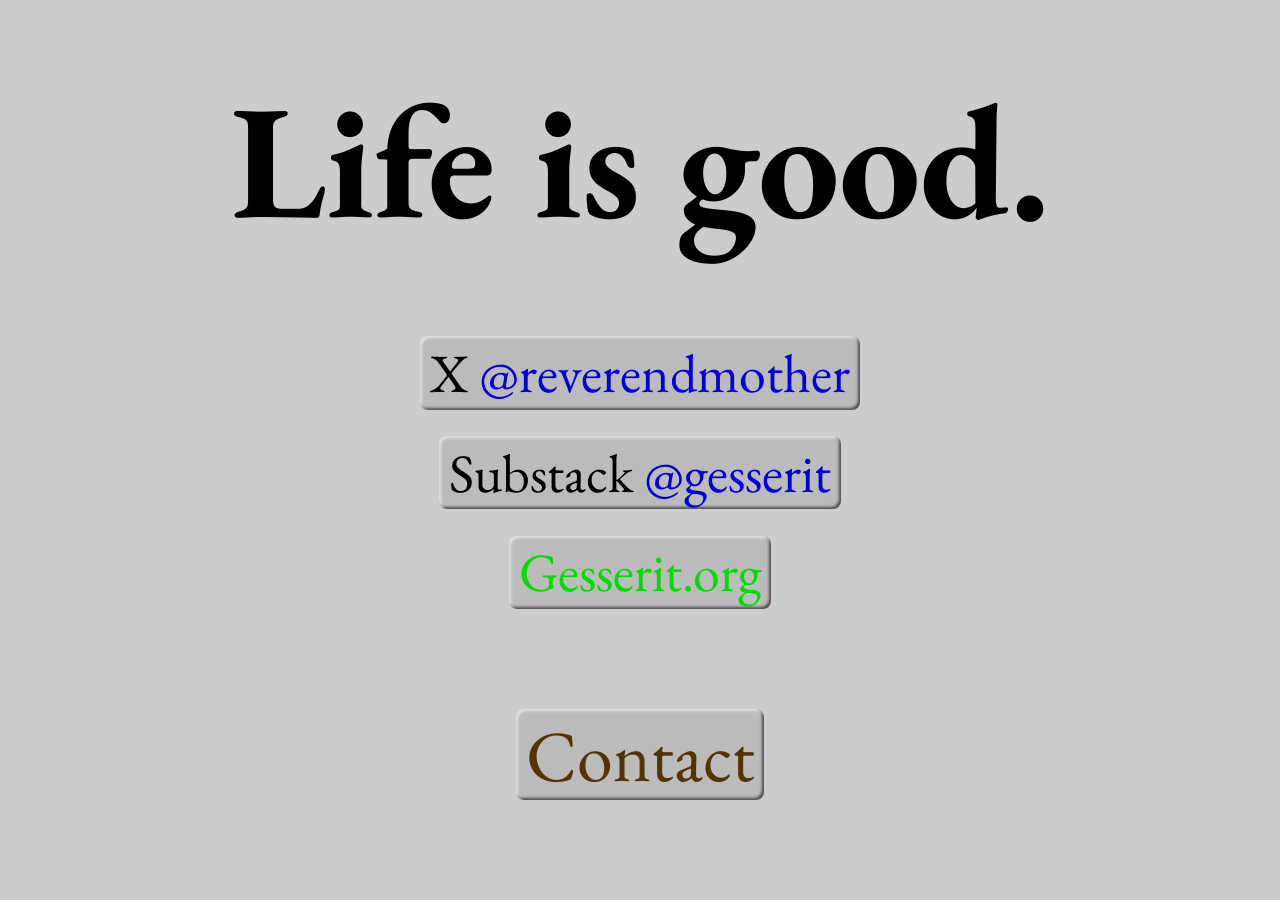
==== buttons.html @ 57d8e3d8 "first huge batch of edits / init" ====
<!DOCTYPE html>
<html>
    <head>
        <title>Lillian Tara</title>
        <meta charset="UTF-8">
        <meta name="viewport" content="width=device-width, initial-scale=1">
        <link rel="stylesheet" href="/css/default.css">
        <link rel="preconnect" href="https://fonts.googleapis.com">
<link rel="preconnect" href="https://fonts.gstatic.com" crossorigin>
<link href="https://fonts.googleapis.com/css2?family=EB+Garamond:ital,wght@0,400..800;1,400..800&display=swap" rel="stylesheet">
    </head>
    <body>
        <h1>
            Life is good.
        </h1>

        <h2>
            <button class = "styled" onclick = "window.location.href = 'https://x.com/@reverendmother'">
                X 
                <span class = "handle">@reverendmother</span>
            </button>
                <br>
            <button class = "styled" onclick = "window.location.href = 'https://substack.com/@gesserit'">
                Substack 
                <span class = "handle">@gesserit</span>
            </button>
                <br>
            <button class = "styled" onclick = "window.location.href = 'https://gesserit.org'">
                <span class = "site">Gesserit.org</span>
            </button>
        </h2>

        <h3>
            <button class = "styled" onclick = "window.location.href = 'mailto:lillian@gesserit.org'">
                <span class = "contact button">
                    Contact
                </span>
            </button>
        </h3>
    </body>
</html>
---- css/default.css ----
/* base */

:root {
    /*
    color-scheme: light dark;
    --background-color: light-dark(#d0d0d0, #404040);
    */
    --background-color: #ccc;
}

body {
    font-family: "EB Garamond", serif;
    background-color: var(--background-color);
    margin-left: 16.6vw;
    margin-right: 16.6vw;
    text-align: center;
}

/* core */

h1 {
    margin-top: 6vh;
    font-size: 18vh;
    margin-bottom: 0;
}

h2 {
    margin-top: 6vh;
    font-size: 8vh;
    margin-bottom: 0vh;
}

h3 {
    margin-top: 6vh;
    font-size: 12vh;
    margin-bottom: 6vh;
}

a {
    color: inherit;
    text-decoration: none;
}

/* classes */

.handle {
    color: #00d;
}

.site {
    color: #0d0;
}

.contact {
    color: #530;
}

.button {
    font-size: 8vh;
}

/* buttons */

.styled {
  border: 0px;
  line-height: 1;
  font-size: 6vh;
  padding: 0.75vw 0.75vw;
  margin-bottom: 1vh;
  font-family: inherit;
  text-align: center;
  color: inherit;
  border-radius: 8px;
  background-color: #bbb;
  box-shadow:
    inset 2px 2px 3px rgb(255 255 255 / 0.6),
    inset -2px -2px 3px rgb(0 0 0 / 0.6);
}

.styled:hover {
  background-color: #aaa;
}

.styled:active {
  box-shadow:
    inset -2px -2px 3px rgb(255 255 255 / 0.6),
    inset 2px 2px 3px rgb(0 0 0 / 0.6);
}
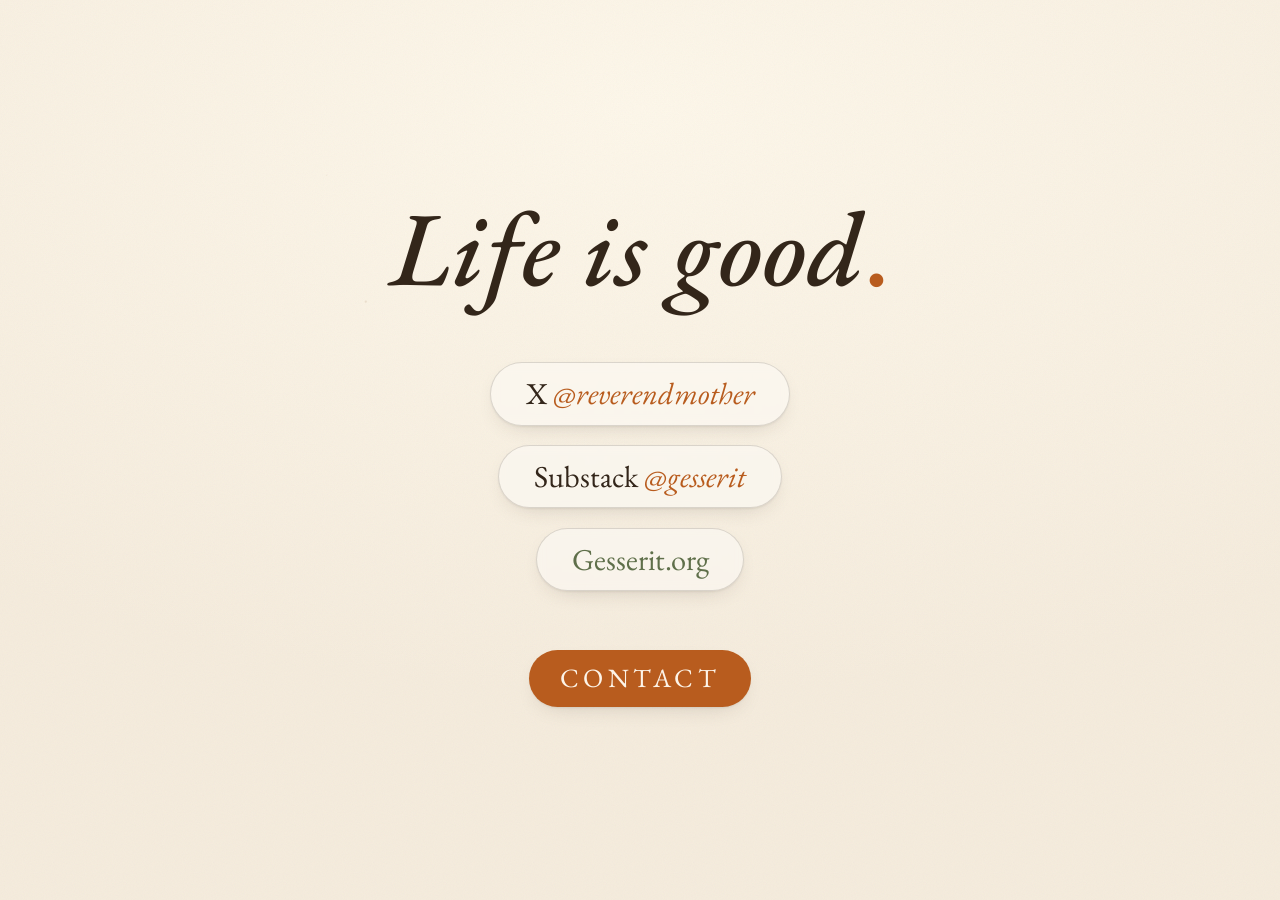
==== commit 442f943b: "pretty visuals" ====
--- a/buttons.html
+++ b/buttons.html
@@ -1,41 +1,39 @@
 <!DOCTYPE html>
-<html>
+<html lang="en">
     <head>
         <title>Lillian Tara</title>
         <meta charset="UTF-8">
         <meta name="viewport" content="width=device-width, initial-scale=1">
-        <link rel="stylesheet" href="/css/default.css">
+        <meta name="description" content="Lillian Tara — Life is good.">
+        <meta name="theme-color" media="(prefers-color-scheme: light)" content="#f5ecdd">
+        <meta name="theme-color" media="(prefers-color-scheme: dark)" content="#171009">
+        <link rel="icon" href="data:image/svg+xml,%3Csvg xmlns='http://www.w3.org/2000/svg' viewBox='0 0 64 64'%3E%3Ccircle cx='30' cy='34' r='13' fill='%23c96b2a'/%3E%3Ccircle cx='47' cy='15' r='5' fill='%23d98e4a'/%3E%3Ccircle cx='13' cy='49' r='4' fill='%23a34d1e'/%3E%3C/svg%3E">
         <link rel="preconnect" href="https://fonts.googleapis.com">
-<link rel="preconnect" href="https://fonts.gstatic.com" crossorigin>
-<link href="https://fonts.googleapis.com/css2?family=EB+Garamond:ital,wght@0,400..800;1,400..800&display=swap" rel="stylesheet">
+        <link rel="preconnect" href="https://fonts.gstatic.com" crossorigin>
+        <link href="https://fonts.googleapis.com/css2?family=EB+Garamond:ital,wght@0,400..800;1,400..800&display=swap" rel="stylesheet">
+        <link rel="stylesheet" href="css/default.css">
     </head>
     <body>
-        <h1>
-            Life is good.
-        </h1>
+        <canvas id="spice" aria-hidden="true"></canvas>
 
-        <h2>
-            <button class = "styled" onclick = "window.location.href = 'https://x.com/@reverendmother'">
-                X 
-                <span class = "handle">@reverendmother</span>
-            </button>
-                <br>
-            <button class = "styled" onclick = "window.location.href = 'https://substack.com/@gesserit'">
-                Substack 
-                <span class = "handle">@gesserit</span>
-            </button>
-                <br>
-            <button class = "styled" onclick = "window.location.href = 'https://gesserit.org'">
-                <span class = "site">Gesserit.org</span>
-            </button>
-        </h2>
+        <main>
+            <h1>Life is good<span class="period">.</span></h1>
 
-        <h3>
-            <button class = "styled" onclick = "window.location.href = 'mailto:lillian@gesserit.org'">
-                <span class = "contact button">
-                    Contact
-                </span>
-            </button>
-        </h3>
+            <nav class="links links--buttons" aria-label="Elsewhere">
+                <a class="btn" href="https://x.com/reverendmother">
+                    X <span class="handle">@reverendmother</span>
+                </a>
+                <a class="btn" href="https://substack.com/@gesserit">
+                    Substack <span class="handle">@gesserit</span>
+                </a>
+                <a class="btn" href="https://gesserit.org">
+                    <span class="site">Gesserit.org</span>
+                </a>
+            </nav>
+
+            <a class="btn btn--contact contact" href="mailto:lillian@gesserit.org">Contact</a>
+        </main>
+
+        <script src="js/spice.js" defer></script>
     </body>
-</html>+</html>
--- a/css/default.css
+++ b/css/default.css
@@ -1,88 +1,270 @@
-/* base */
+/* ============================================================
+   lilliantara.com — shared styles
+   Warm sand by day, desert night by dark. Cinnamon accents.
+   ============================================================ */
 
 :root {
-    /*
-    color-scheme: light dark;
-    --background-color: light-dark(#d0d0d0, #404040);
-    */
-    --background-color: #ccc;
-}
+  color-scheme: light dark;
+
+  --bg: #f5ecdd;
+  --bg-glow: #fdf7ea;
+  --ink: #33261a;
+  --ink-soft: #6f5b47;
+  --cinnamon: #b85c1e;
+  --cinnamon-bright: #d3752f;
+  --sage: #5f6f4a;
+  --line: rgba(51, 38, 26, 0.16);
+  --btn-bg: rgba(255, 255, 255, 0.40);
+  --btn-bg-hover: rgba(255, 255, 255, 0.72);
+  --btn-shadow:
+    0 1px 2px rgba(51, 38, 26, 0.07),
+    0 8px 24px -14px rgba(51, 38, 26, 0.30);
+  --contact-ink: #fdf4e8;
+  --grain-opacity: 0.05;
+}
+
+@media (prefers-color-scheme: dark) {
+  :root {
+    --bg: #171009;
+    --bg-glow: #261809;
+    --ink: #ecdfc9;
+    --ink-soft: #a8917a;
+    --cinnamon: #e08a41;
+    --cinnamon-bright: #f2a45c;
+    --sage: #a3b784;
+    --line: rgba(236, 223, 201, 0.18);
+    --btn-bg: rgba(255, 255, 255, 0.045);
+    --btn-bg-hover: rgba(255, 255, 255, 0.10);
+    --btn-shadow:
+      0 1px 2px rgba(0, 0, 0, 0.40),
+      0 12px 32px -14px rgba(0, 0, 0, 0.65);
+    --contact-ink: #1d1207;
+    --grain-opacity: 0.06;
+  }
+}
+
+/* ---------- base ---------- */
+
+* { box-sizing: border-box; }
+
+html, body { margin: 0; }
 
 body {
-    font-family: "EB Garamond", serif;
-    background-color: var(--background-color);
-    margin-left: 16.6vw;
-    margin-right: 16.6vw;
-    text-align: center;
-}
-
-/* core */
+  font-family: "EB Garamond", Garamond, Georgia, serif;
+  color: var(--ink);
+  background-color: var(--bg);
+  background-image: radial-gradient(120% 90% at 50% 12%, var(--bg-glow), var(--bg) 72%);
+  background-attachment: fixed;
+  min-height: 100svh;
+  text-align: center;
+  overflow-x: hidden;
+  -webkit-font-smoothing: antialiased;
+}
+
+/* faint paper / dune grain */
+body::before {
+  content: "";
+  position: fixed;
+  inset: 0;
+  z-index: 1;
+  pointer-events: none;
+  opacity: var(--grain-opacity);
+  background-image: url("data:image/svg+xml,%3Csvg xmlns='http://www.w3.org/2000/svg' width='160' height='160'%3E%3Cfilter id='n'%3E%3CfeTurbulence type='fractalNoise' baseFrequency='0.9' numOctaves='2'/%3E%3C/filter%3E%3Crect width='100%25' height='100%25' filter='url(%23n)'/%3E%3C/svg%3E");
+}
+
+::selection {
+  background: color-mix(in srgb, var(--cinnamon) 30%, transparent);
+}
+
+/* the spice canvas rides above everything, but never blocks a click */
+#spice {
+  position: fixed;
+  inset: 0;
+  width: 100%;
+  height: 100%;
+  z-index: 3;
+  pointer-events: none;
+}
+
+main {
+  position: relative;
+  z-index: 2;
+  min-height: 100svh;
+  display: flex;
+  flex-direction: column;
+  align-items: center;
+  justify-content: center;
+  gap: clamp(2.4rem, 6.5vh, 4.2rem);
+  padding: clamp(2rem, 6vh, 4rem) 1.25rem;
+}
+
+/* ---------- core ---------- */
 
 h1 {
-    margin-top: 6vh;
-    font-size: 18vh;
-    margin-bottom: 0;
-}
-
-h2 {
-    margin-top: 6vh;
-    font-size: 8vh;
-    margin-bottom: 0vh;
-}
-
-h3 {
-    margin-top: 6vh;
-    font-size: 12vh;
-    margin-bottom: 6vh;
+  margin: 0;
+  font-size: clamp(3.2rem, 10vw, 6.6rem);
+  font-weight: 500;
+  font-style: italic;
+  letter-spacing: 0.01em;
+  line-height: 1.05;
+  text-wrap: balance;
+}
+
+/* the full stop is a mote of spice */
+h1 .period {
+  color: var(--cinnamon);
+  font-style: normal;
+  display: inline-block;
+  animation: breathe 5.5s ease-in-out 2.4s infinite;
+}
+
+@keyframes breathe {
+  0%, 100% { opacity: 1; }
+  50%      { opacity: 0.5; }
+}
+
+.links {
+  display: flex;
+  flex-direction: column;
+  align-items: center;
+  gap: clamp(0.9rem, 2.2vh, 1.5rem);
+  font-size: clamp(1.5rem, 3.4vw, 2.15rem);
+  line-height: 1.25;
 }
 
 a {
-    color: inherit;
-    text-decoration: none;
-}
-
-/* classes */
+  color: inherit;
+  text-decoration: none;
+}
+
+a:focus-visible {
+  outline: 2px solid var(--cinnamon);
+  outline-offset: 4px;
+  border-radius: 6px;
+}
 
 .handle {
-    color: #00d;
+  color: var(--cinnamon);
+  font-style: italic;
+  transition: color 0.3s ease, text-shadow 0.3s ease;
 }
 
 .site {
-    color: #0d0;
+  color: var(--sage);
+  transition: color 0.3s ease;
+}
+
+a:hover .handle {
+  color: var(--cinnamon-bright);
+  text-shadow: 0 0 18px rgba(224, 138, 65, 0.35);
+}
+
+a:hover .site {
+  text-shadow: 0 0 18px rgba(140, 165, 110, 0.30);
+}
+
+/* ---------- plain-link variant ---------- */
+
+.links a:not(.btn) {
+  padding: 0.05em 0.15em;
+  background-image: linear-gradient(var(--cinnamon), var(--cinnamon));
+  background-repeat: no-repeat;
+  background-size: 0% 1.5px;
+  background-position: 50% calc(100% - 0.06em);
+  transition: background-size 0.45s cubic-bezier(0.2, 0.7, 0.3, 1);
+}
+
+.links a:not(.btn):hover {
+  background-size: 100% 1.5px;
 }
 
 .contact {
-    color: #530;
-}
-
-.button {
-    font-size: 8vh;
-}
-
-/* buttons */
-
-.styled {
-  border: 0px;
-  line-height: 1;
-  font-size: 6vh;
-  padding: 0.75vw 0.75vw;
-  margin-bottom: 1vh;
-  font-family: inherit;
-  text-align: center;
-  color: inherit;
-  border-radius: 8px;
-  background-color: #bbb;
-  box-shadow:
-    inset 2px 2px 3px rgb(255 255 255 / 0.6),
-    inset -2px -2px 3px rgb(0 0 0 / 0.6);
-}
-
-.styled:hover {
-  background-color: #aaa;
-}
-
-.styled:active {
-  box-shadow:
-    inset -2px -2px 3px rgb(255 255 255 / 0.6),
-    inset 2px 2px 3px rgb(0 0 0 / 0.6);
-}
+  font-size: clamp(1.3rem, 2.8vw, 1.65rem);
+  letter-spacing: 0.16em;
+  text-transform: uppercase;
+  color: var(--cinnamon);
+  transition: color 0.3s ease, letter-spacing 0.45s cubic-bezier(0.2, 0.7, 0.3, 1);
+}
+
+a.contact:not(.btn):hover {
+  color: var(--cinnamon-bright);
+  letter-spacing: 0.22em;
+}
+
+/* ---------- button variant ---------- */
+
+.links--buttons {
+  font-size: clamp(1.35rem, 3vw, 1.9rem);
+}
+
+.btn {
+  display: inline-block;
+  padding: 0.34em 1.15em 0.42em;
+  border: 1px solid var(--line);
+  border-radius: 999px;
+  background: var(--btn-bg);
+  box-shadow: var(--btn-shadow);
+  backdrop-filter: blur(4px);
+  -webkit-backdrop-filter: blur(4px);
+  transition:
+    transform 0.35s cubic-bezier(0.2, 0.7, 0.3, 1),
+    background 0.3s ease,
+    border-color 0.3s ease,
+    box-shadow 0.35s ease;
+}
+
+.btn:hover {
+  transform: translateY(-2px);
+  background: var(--btn-bg-hover);
+  border-color: color-mix(in srgb, var(--cinnamon) 45%, transparent);
+}
+
+.btn:active {
+  transform: translateY(0) scale(0.985);
+  transition-duration: 0.1s;
+}
+
+.btn--contact {
+  background: var(--cinnamon);
+  border-color: transparent;
+  color: var(--contact-ink);
+}
+
+.btn--contact:hover {
+  background: var(--cinnamon-bright);
+  border-color: transparent;
+}
+
+/* ---------- entrance ---------- */
+
+@keyframes rise {
+  from {
+    opacity: 0;
+    transform: translateY(16px);
+  }
+}
+
+h1,
+.links a,
+.contact {
+  animation: rise 0.95s cubic-bezier(0.2, 0.7, 0.3, 1) both;
+}
+
+h1 { animation-delay: 0.1s; }
+.links a:nth-child(1) { animation-delay: 0.32s; }
+.links a:nth-child(2) { animation-delay: 0.44s; }
+.links a:nth-child(3) { animation-delay: 0.56s; }
+.contact { animation-delay: 0.72s; }
+
+/* ---------- reduced motion ---------- */
+
+@media (prefers-reduced-motion: reduce) {
+  *,
+  *::before,
+  *::after {
+    animation-duration: 0.001s !important;
+    animation-delay: 0s !important;
+    animation-iteration-count: 1 !important;
+    transition: none !important;
+  }
+}
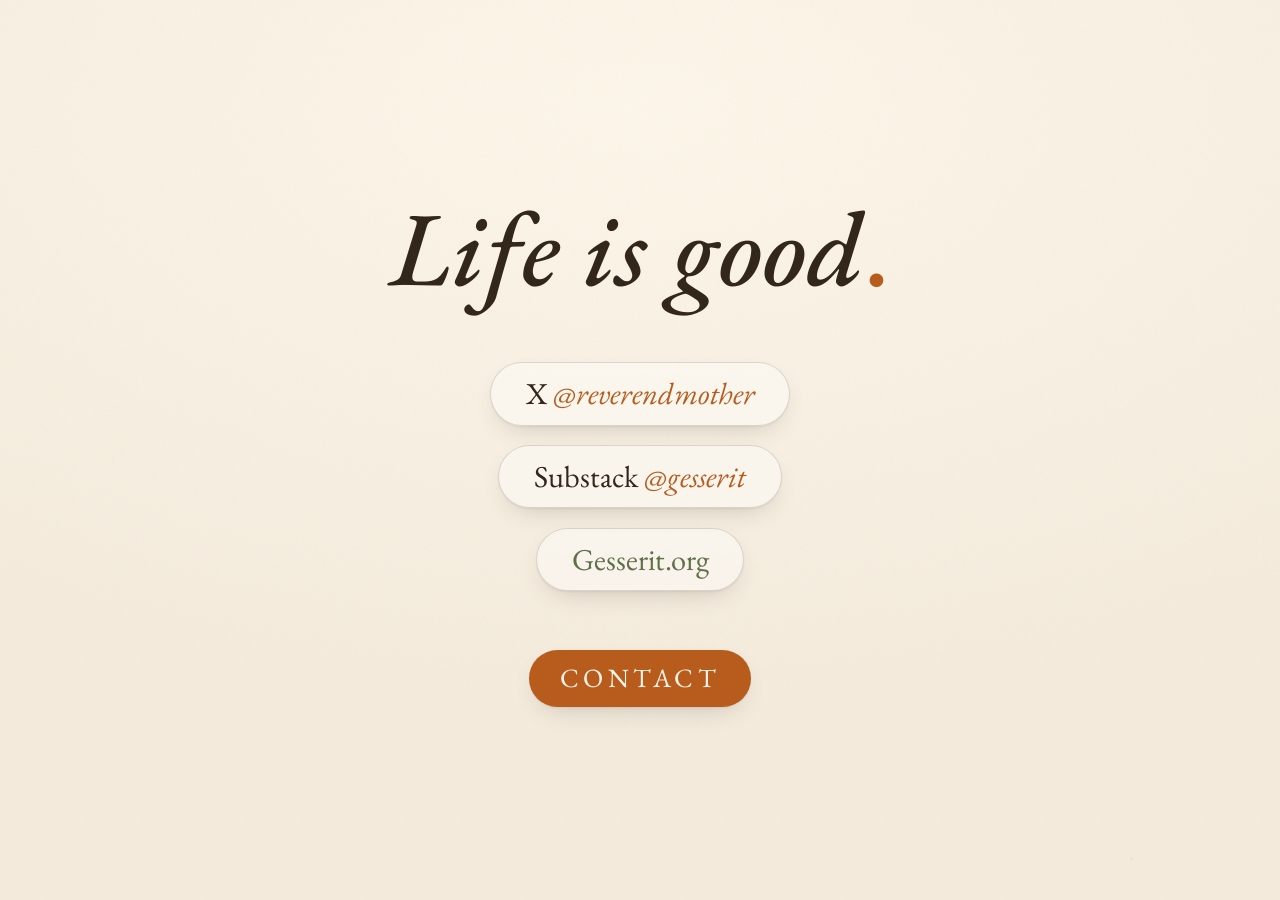
==== commit 426b7f0a: "add demo page, fix underline 2x ways" ====
--- a/buttons.html
+++ b/buttons.html
@@ -7,6 +7,7 @@
         <meta name="description" content="Lillian Tara — Life is good.">
         <meta name="theme-color" media="(prefers-color-scheme: light)" content="#f5ecdd">
         <meta name="theme-color" media="(prefers-color-scheme: dark)" content="#171009">
+        <script>try{var t=localStorage.getItem("lt-theme");if(t)document.documentElement.dataset.theme=t}catch(e){}</script>
         <link rel="icon" href="data:image/svg+xml,%3Csvg xmlns='http://www.w3.org/2000/svg' viewBox='0 0 64 64'%3E%3Ccircle cx='30' cy='34' r='13' fill='%23c96b2a'/%3E%3Ccircle cx='47' cy='15' r='5' fill='%23d98e4a'/%3E%3Ccircle cx='13' cy='49' r='4' fill='%23a34d1e'/%3E%3C/svg%3E">
         <link rel="preconnect" href="https://fonts.googleapis.com">
         <link rel="preconnect" href="https://fonts.gstatic.com" crossorigin>
--- a/css/default.css
+++ b/css/default.css
@@ -3,45 +3,32 @@
    Warm sand by day, desert night by dark. Cinnamon accents.
    ============================================================ */
 
+/* One palette, both themes. light-dark() resolves against the used
+   color-scheme, so forcing that scheme below is all a theme switch needs —
+   no second copy of the palette to keep in sync. */
 :root {
   color-scheme: light dark;
 
-  --bg: #f5ecdd;
-  --bg-glow: #fdf7ea;
-  --ink: #33261a;
-  --ink-soft: #6f5b47;
-  --cinnamon: #b85c1e;
-  --cinnamon-bright: #d3752f;
-  --sage: #5f6f4a;
-  --line: rgba(51, 38, 26, 0.16);
-  --btn-bg: rgba(255, 255, 255, 0.40);
-  --btn-bg-hover: rgba(255, 255, 255, 0.72);
+  --bg: light-dark(#f5ecdd, #171009);
+  --bg-glow: light-dark(#fdf7ea, #261809);
+  --ink: light-dark(#33261a, #ecdfc9);
+  --ink-soft: light-dark(#6f5b47, #a8917a);
+  --cinnamon: light-dark(#b85c1e, #e08a41);
+  --cinnamon-bright: light-dark(#d3752f, #f2a45c);
+  --sage: light-dark(#5f6f4a, #a3b784);
+  --line: light-dark(rgba(51, 38, 26, 0.16), rgba(236, 223, 201, 0.18));
+  --btn-bg: light-dark(rgba(255, 255, 255, 0.40), rgba(255, 255, 255, 0.045));
+  --btn-bg-hover: light-dark(rgba(255, 255, 255, 0.72), rgba(255, 255, 255, 0.10));
   --btn-shadow:
-    0 1px 2px rgba(51, 38, 26, 0.07),
-    0 8px 24px -14px rgba(51, 38, 26, 0.30);
-  --contact-ink: #fdf4e8;
-  --grain-opacity: 0.05;
-}
-
-@media (prefers-color-scheme: dark) {
-  :root {
-    --bg: #171009;
-    --bg-glow: #261809;
-    --ink: #ecdfc9;
-    --ink-soft: #a8917a;
-    --cinnamon: #e08a41;
-    --cinnamon-bright: #f2a45c;
-    --sage: #a3b784;
-    --line: rgba(236, 223, 201, 0.18);
-    --btn-bg: rgba(255, 255, 255, 0.045);
-    --btn-bg-hover: rgba(255, 255, 255, 0.10);
-    --btn-shadow:
-      0 1px 2px rgba(0, 0, 0, 0.40),
-      0 12px 32px -14px rgba(0, 0, 0, 0.65);
-    --contact-ink: #1d1207;
-    --grain-opacity: 0.06;
-  }
-}
+    0 1px 2px light-dark(rgba(51, 38, 26, 0.07), rgba(0, 0, 0, 0.40)),
+    0 10px 28px -14px light-dark(rgba(51, 38, 26, 0.30), rgba(0, 0, 0, 0.65));
+  --contact-ink: light-dark(#fdf4e8, #1d1207);
+  --grain-opacity: 0.055;
+}
+
+/* index.html writes these to override the OS preference */
+:root[data-theme="light"] { color-scheme: only light; }
+:root[data-theme="dark"]  { color-scheme: only dark; }
 
 /* ---------- base ---------- */
 
@@ -166,16 +153,60 @@
 /* ---------- plain-link variant ---------- */
 
 .links a:not(.btn) {
+  position: relative;
   padding: 0.05em 0.15em;
-  background-image: linear-gradient(var(--cinnamon), var(--cinnamon));
-  background-repeat: no-repeat;
-  background-size: 0% 1.5px;
-  background-position: 50% calc(100% - 0.06em);
-  transition: background-size 0.45s cubic-bezier(0.2, 0.7, 0.3, 1);
-}
-
-.links a:not(.btn):hover {
-  background-size: 100% 1.5px;
+  /* the gap stops below are positions along this line — wrapping would
+     slide the text out from under them */
+  white-space: nowrap;
+}
+
+/* The rule lives in its own box so the centre-out wipe can clip it without
+   clipping the text, and so gaps can be cut straight into it. Same reveal as
+   before: zero width at the centre, opening outwards. */
+.links a:not(.btn)::after {
+  content: "";
+  position: absolute;
+  left: 0;
+  right: 0;
+  bottom: 0.17em; /* 3px above where the rule originally sat */
+  height: 1.5px;
+  background: var(--cinnamon);
+  clip-path: inset(0 50%);
+  transition: clip-path 0.45s cubic-bezier(0.2, 0.7, 0.3, 1);
+}
+
+.links a:not(.btn):hover::after {
+  clip-path: inset(0);
+}
+
+/* Gaps at the @ and g descenders, measured off each link's own text and
+   expressed as a share of its width — so they hold as the type scales.
+   Keyed on href rather than order, since the positions belong to the words. */
+.links a[href*="x.com"]::after {
+  background: linear-gradient(90deg,
+    var(--cinnamon) 0 12.6%, transparent 12.6% 24%, var(--cinnamon) 24%);
+}
+
+.links a[href*="substack.com"]::after {
+  background: linear-gradient(90deg,
+    var(--cinnamon) 0 50.7%, transparent 50.7% 68.8%, var(--cinnamon) 68.8%);
+}
+
+/* the g ends this line, so the rule simply stops short of it */
+.links a[href^="https://gesserit.org"]::after {
+  background: linear-gradient(90deg, var(--cinnamon) 0 86.4%, transparent 86.4%);
+}
+
+/* ---------- solid-rule variant (hyperlinks-solid.html) ---------- */
+
+/* No gaps: the rule drops below the deepest descender instead. The g tail
+   reaches 8px under the baseline, so this clears it by roughly 3.5px. */
+.rule-solid .links a:not(.btn)::after,
+.rule-solid .links a[href*="x.com"]::after,
+.rule-solid .links a[href*="substack.com"]::after,
+.rule-solid .links a[href^="https://gesserit.org"]::after {
+  bottom: -0.15em;
+  background: var(--cinnamon);
 }
 
 .contact {
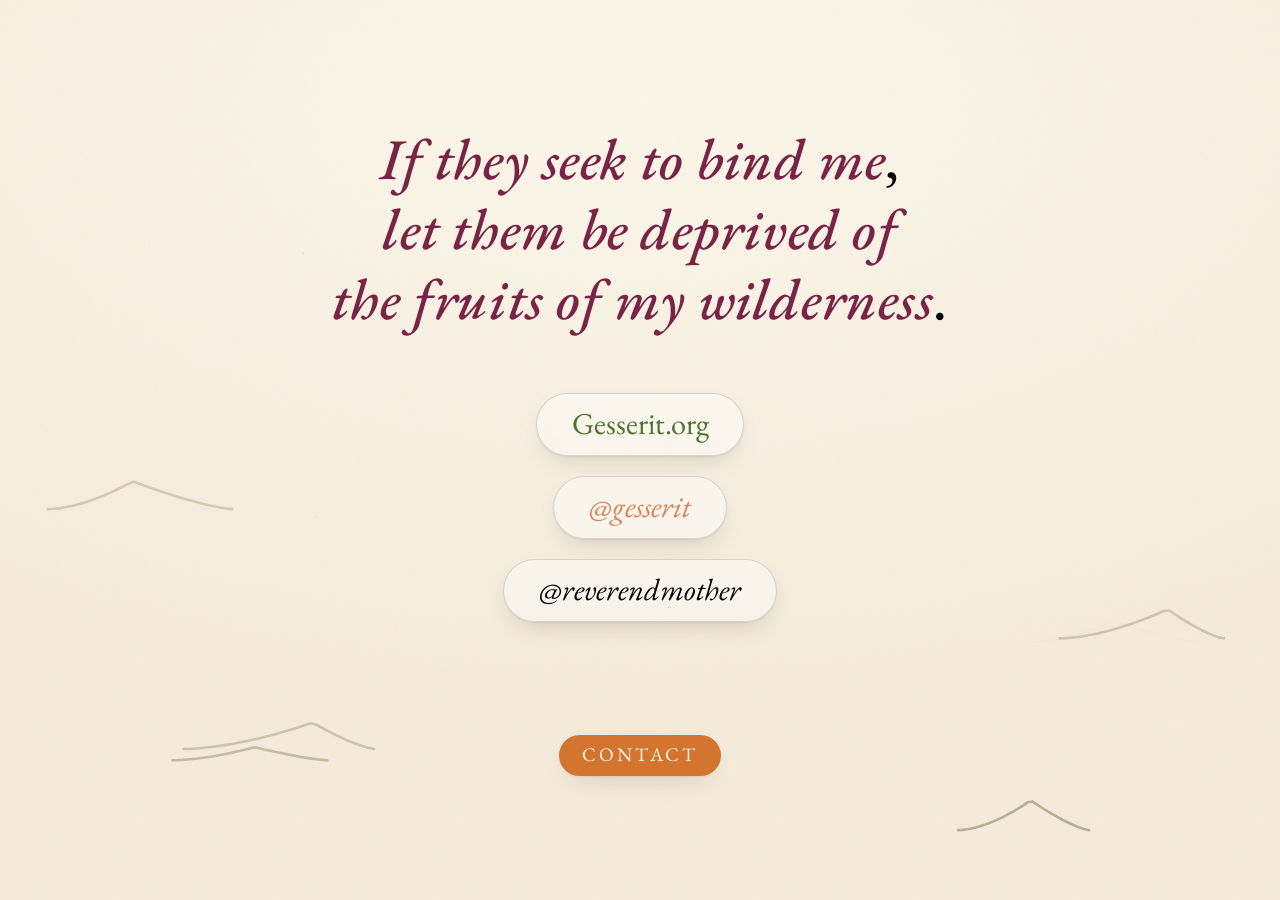
==== commit f1003406: "v3 - layout, palette, trees, dunes, sparkles" ====
--- a/buttons.html
+++ b/buttons.html
@@ -4,7 +4,7 @@
         <title>Lillian Tara</title>
         <meta charset="UTF-8">
         <meta name="viewport" content="width=device-width, initial-scale=1">
-        <meta name="description" content="Lillian Tara — Life is good.">
+        <meta name="description" content="Lillian Tara — If they seek to bind me, let them be deprived of the fruits of my wilderness.">
         <meta name="theme-color" media="(prefers-color-scheme: light)" content="#f5ecdd">
         <meta name="theme-color" media="(prefers-color-scheme: dark)" content="#171009">
         <script>try{var t=localStorage.getItem("lt-theme");if(t)document.documentElement.dataset.theme=t}catch(e){}</script>
@@ -15,26 +15,27 @@
         <link rel="stylesheet" href="css/default.css">
     </head>
     <body>
+        <canvas id="spice-back" aria-hidden="true"></canvas>
         <canvas id="spice" aria-hidden="true"></canvas>
 
         <main>
-            <h1>Life is good<span class="period">.</span></h1>
+            <h1 class="quote-title">If they seek to bind me<span class="period">,</span><br>let them be deprived of<br>the fruits of my wilderness<span class="period">.</span></h1>
 
             <nav class="links links--buttons" aria-label="Elsewhere">
-                <a class="btn" href="https://x.com/reverendmother">
-                    X <span class="handle">@reverendmother</span>
+                <a class="btn" href="https://gesserit.org">
+                    <span class="site">Gesserit.org</span>
                 </a>
                 <a class="btn" href="https://substack.com/@gesserit">
-                    Substack <span class="handle">@gesserit</span>
+                    <span class="handle">@gesserit</span>
                 </a>
-                <a class="btn" href="https://gesserit.org">
-                    <span class="site">Gesserit.org</span>
+                <a class="btn" href="https://x.com/reverendmother">
+                    <span class="handle">@reverendmother</span>
                 </a>
             </nav>
 
             <a class="btn btn--contact contact" href="mailto:lillian@gesserit.org">Contact</a>
         </main>
 
-        <script src="js/spice.js" defer></script>
+        <script src="js/spice.js?v=3" defer></script>
     </body>
 </html>
--- a/css/default.css
+++ b/css/default.css
@@ -16,6 +16,14 @@
   --cinnamon: light-dark(#b85c1e, #e08a41);
   --cinnamon-bright: light-dark(#d3752f, #f2a45c);
   --sage: light-dark(#5f6f4a, #a3b784);
+  --quote: light-dark(#792346, #d78ba6);
+  --punct: light-dark(#000000, #ecdfc9);
+  --site-green: light-dark(#4d742c, #a9c77b);
+  --site-green-bright: light-dark(#5f8a38, #c2d996);
+  --peach: light-dark(#de7f4f, #e99c6f);
+  --peach-bright: light-dark(#ef9463, #f6b488);
+  --mother-ink: light-dark(#000000, #ecdfc9);
+  --mother-ink-bright: light-dark(#40301d, #ffffff);
   --line: light-dark(rgba(51, 38, 26, 0.16), rgba(236, 223, 201, 0.18));
   --btn-bg: light-dark(rgba(255, 255, 255, 0.40), rgba(255, 255, 255, 0.045));
   --btn-bg-hover: light-dark(rgba(255, 255, 255, 0.72), rgba(255, 255, 255, 0.10));
@@ -63,19 +71,24 @@
   background: color-mix(in srgb, var(--cinnamon) 30%, transparent);
 }
 
-/* the spice canvas rides above everything, but never blocks a click */
-#spice {
+/* Three layers, back to front:
+   #spice-back (dunes, scattered stars)  <  grain  <  #spice (trees, cursor
+   dust)  <  main (text and buttons). Neither canvas ever blocks a click. */
+#spice,
+#spice-back {
   position: fixed;
   inset: 0;
   width: 100%;
   height: 100%;
-  z-index: 3;
   pointer-events: none;
 }
+
+#spice-back { z-index: 0; }
+#spice { z-index: 2; }
 
 main {
   position: relative;
-  z-index: 2;
+  z-index: 3;
   min-height: 100svh;
   display: flex;
   flex-direction: column;
@@ -95,15 +108,25 @@
   letter-spacing: 0.01em;
   line-height: 1.05;
   text-wrap: balance;
-}
-
-/* the full stop is a mote of spice */
+  color: var(--quote);
+}
+
+/* the three-line quote runs long, so it sits a size below the old title */
+h1.quote-title {
+  font-size: clamp(1.65rem, 4.6vw, 3.6rem);
+  line-height: 1.22;
+}
+
+/* punctuation as motes of spice */
 h1 .period {
-  color: var(--cinnamon);
+  color: var(--punct);
   font-style: normal;
   display: inline-block;
   animation: breathe 5.5s ease-in-out 2.4s infinite;
 }
+
+/* let the comma and the full stop breathe out of phase */
+h1 .period:first-of-type { animation-delay: 1.6s; }
 
 @keyframes breathe {
   0%, 100% { opacity: 1; }
@@ -137,17 +160,27 @@
 }
 
 .site {
-  color: var(--sage);
-  transition: color 0.3s ease;
-}
-
-a:hover .handle {
-  color: var(--cinnamon-bright);
-  text-shadow: 0 0 18px rgba(224, 138, 65, 0.35);
+  color: var(--site-green);
+  transition: color 0.3s ease, text-shadow 0.3s ease;
+}
+
+/* each handle wears its own color, keyed on where it points */
+a[href*="substack.com"] .handle { color: var(--peach); }
+a[href*="x.com"] .handle { color: var(--mother-ink); }
+
+a[href*="substack.com"]:hover .handle {
+  color: var(--peach-bright);
+  text-shadow: 0 0 18px color-mix(in srgb, var(--peach-bright) 40%, transparent);
+}
+
+a[href*="x.com"]:hover .handle {
+  color: var(--mother-ink-bright);
+  text-shadow: 0 0 18px color-mix(in srgb, var(--mother-ink) 28%, transparent);
 }
 
 a:hover .site {
-  text-shadow: 0 0 18px rgba(140, 165, 110, 0.30);
+  color: var(--site-green-bright);
+  text-shadow: 0 0 18px color-mix(in srgb, var(--site-green-bright) 35%, transparent);
 }
 
 /* ---------- plain-link variant ---------- */
@@ -166,8 +199,9 @@
 .links a:not(.btn)::after {
   content: "";
   position: absolute;
-  left: 0;
-  right: 0;
+  /* inset by the link's own padding so the rule never outruns the text */
+  left: 0.15em;
+  right: 0.15em;
   bottom: 0.17em; /* 3px above where the rule originally sat */
   height: 1.5px;
   background: var(--cinnamon);
@@ -181,44 +215,51 @@
 
 /* Gaps at the @ and g descenders, measured off each link's own text and
    expressed as a share of its width — so they hold as the type scales.
-   Keyed on href rather than order, since the positions belong to the words. */
+   Keyed on href rather than order, since the positions belong to the words.
+   Each rule also borrows its link's own text color. */
+
+/* "@reverendmother" — the @ opens the line, so the rule starts a
+   comfortable ~0.13em after it */
 .links a[href*="x.com"]::after {
   background: linear-gradient(90deg,
-    var(--cinnamon) 0 12.6%, transparent 12.6% 24%, var(--cinnamon) 24%);
-}
-
+    transparent 0 13.4%, var(--mother-ink) 13.4%);
+}
+
+/* "@gesserit" — the @ and the g descender sit shoulder to shoulder,
+   so one gap covers both, plus the same breathing room */
 .links a[href*="substack.com"]::after {
   background: linear-gradient(90deg,
-    var(--cinnamon) 0 50.7%, transparent 50.7% 68.8%, var(--cinnamon) 68.8%);
-}
-
-/* the g ends this line, so the rule simply stops short of it */
+    transparent 0 38.4%, var(--peach) 38.4%);
+}
+
+/* the g ends this line, so the rule stops the same margin short of it */
 .links a[href^="https://gesserit.org"]::after {
-  background: linear-gradient(90deg, var(--cinnamon) 0 86.4%, transparent 86.4%);
+  background: linear-gradient(90deg, var(--site-green) 0 87.5%, transparent 87.5%);
 }
 
 /* ---------- solid-rule variant (hyperlinks-solid.html) ---------- */
 
 /* No gaps: the rule drops below the deepest descender instead. The g tail
    reaches 8px under the baseline, so this clears it by roughly 3.5px. */
-.rule-solid .links a:not(.btn)::after,
-.rule-solid .links a[href*="x.com"]::after,
-.rule-solid .links a[href*="substack.com"]::after,
-.rule-solid .links a[href^="https://gesserit.org"]::after {
+.rule-solid .links a:not(.btn)::after {
   bottom: -0.15em;
-  background: var(--cinnamon);
-}
+}
+
+.rule-solid .links a[href*="x.com"]::after { background: var(--mother-ink); }
+.rule-solid .links a[href*="substack.com"]::after { background: var(--peach); }
+.rule-solid .links a[href^="https://gesserit.org"]::after { background: var(--site-green); }
 
 .contact {
-  font-size: clamp(1.3rem, 2.8vw, 1.65rem);
+  font-size: clamp(1rem, 2vw, 1.2rem);
   letter-spacing: 0.16em;
   text-transform: uppercase;
+  color: var(--cinnamon-bright);
+  margin-top: clamp(1.6rem, 6vh, 3.5rem);
+  transition: color 0.3s ease, letter-spacing 0.45s cubic-bezier(0.2, 0.7, 0.3, 1);
+}
+
+a.contact:not(.btn):hover {
   color: var(--cinnamon);
-  transition: color 0.3s ease, letter-spacing 0.45s cubic-bezier(0.2, 0.7, 0.3, 1);
-}
-
-a.contact:not(.btn):hover {
-  color: var(--cinnamon-bright);
   letter-spacing: 0.22em;
 }
 
@@ -256,13 +297,13 @@
 }
 
 .btn--contact {
-  background: var(--cinnamon);
+  background: var(--cinnamon-bright);
   border-color: transparent;
   color: var(--contact-ink);
 }
 
 .btn--contact:hover {
-  background: var(--cinnamon-bright);
+  background: var(--cinnamon);
   border-color: transparent;
 }
 
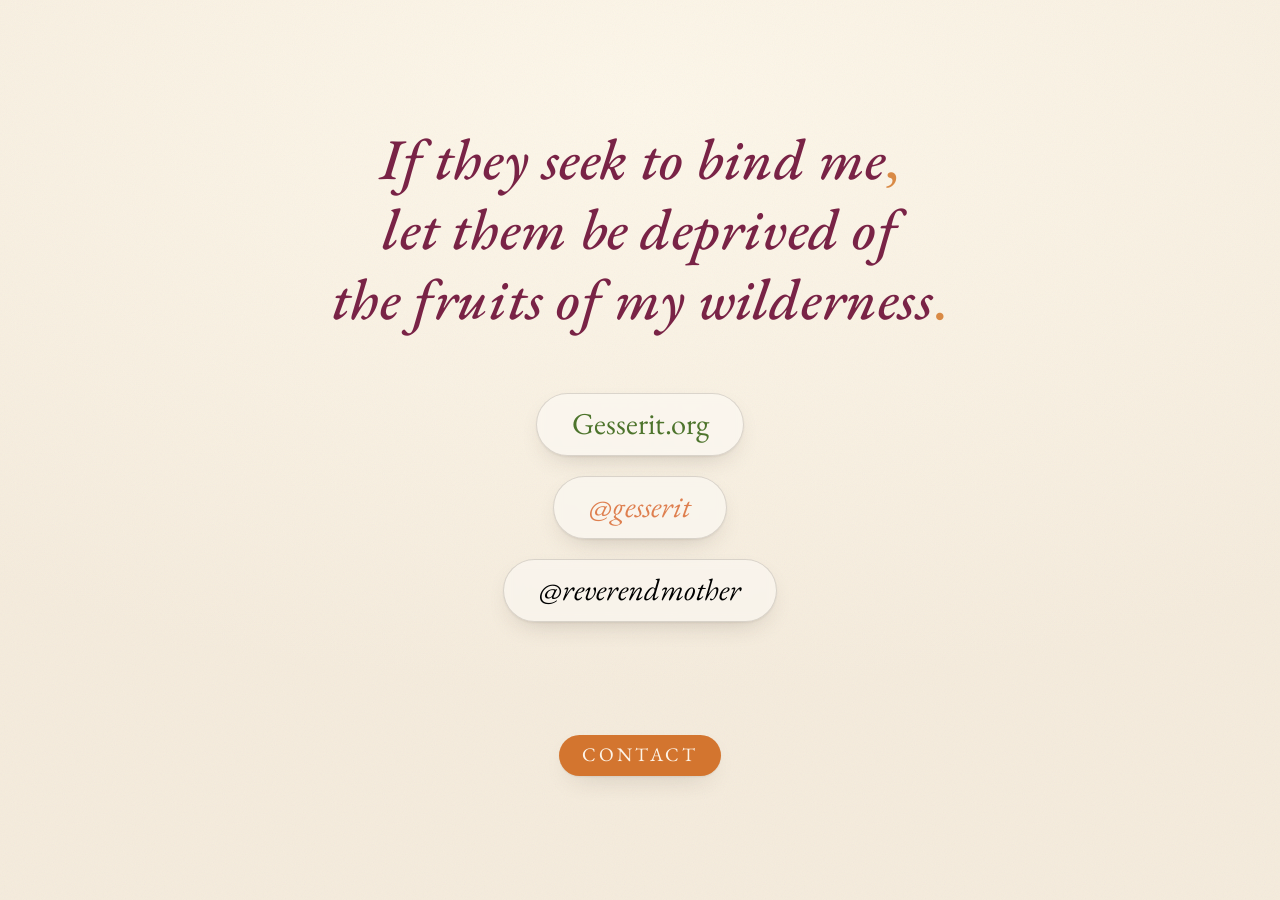
==== commit 0197c026: "v4 fixed trees, added round leaves, added dune shadows, changed timings, fixed window resizing" ====
--- a/buttons.html
+++ b/buttons.html
@@ -36,6 +36,6 @@
             <a class="btn btn--contact contact" href="mailto:lillian@gesserit.org">Contact</a>
         </main>
 
-        <script src="js/spice.js?v=3" defer></script>
+        <script src="js/spice.js?v=4" defer></script>
     </body>
 </html>
--- a/css/default.css
+++ b/css/default.css
@@ -17,7 +17,7 @@
   --cinnamon-bright: light-dark(#d3752f, #f2a45c);
   --sage: light-dark(#5f6f4a, #a3b784);
   --quote: light-dark(#792346, #d78ba6);
-  --punct: light-dark(#000000, #ecdfc9);
+  --punct: #d98a45; /* the tree orange, both themes */
   --site-green: light-dark(#4d742c, #a9c77b);
   --site-green-bright: light-dark(#5f8a38, #c2d996);
   --peach: light-dark(#de7f4f, #e99c6f);
@@ -93,7 +93,8 @@
   display: flex;
   flex-direction: column;
   align-items: center;
-  justify-content: center;
+  /* "safe" keeps the top reachable when a short window makes main scroll */
+  justify-content: safe center;
   gap: clamp(2.4rem, 6.5vh, 4.2rem);
   padding: clamp(2rem, 6vh, 4rem) 1.25rem;
 }
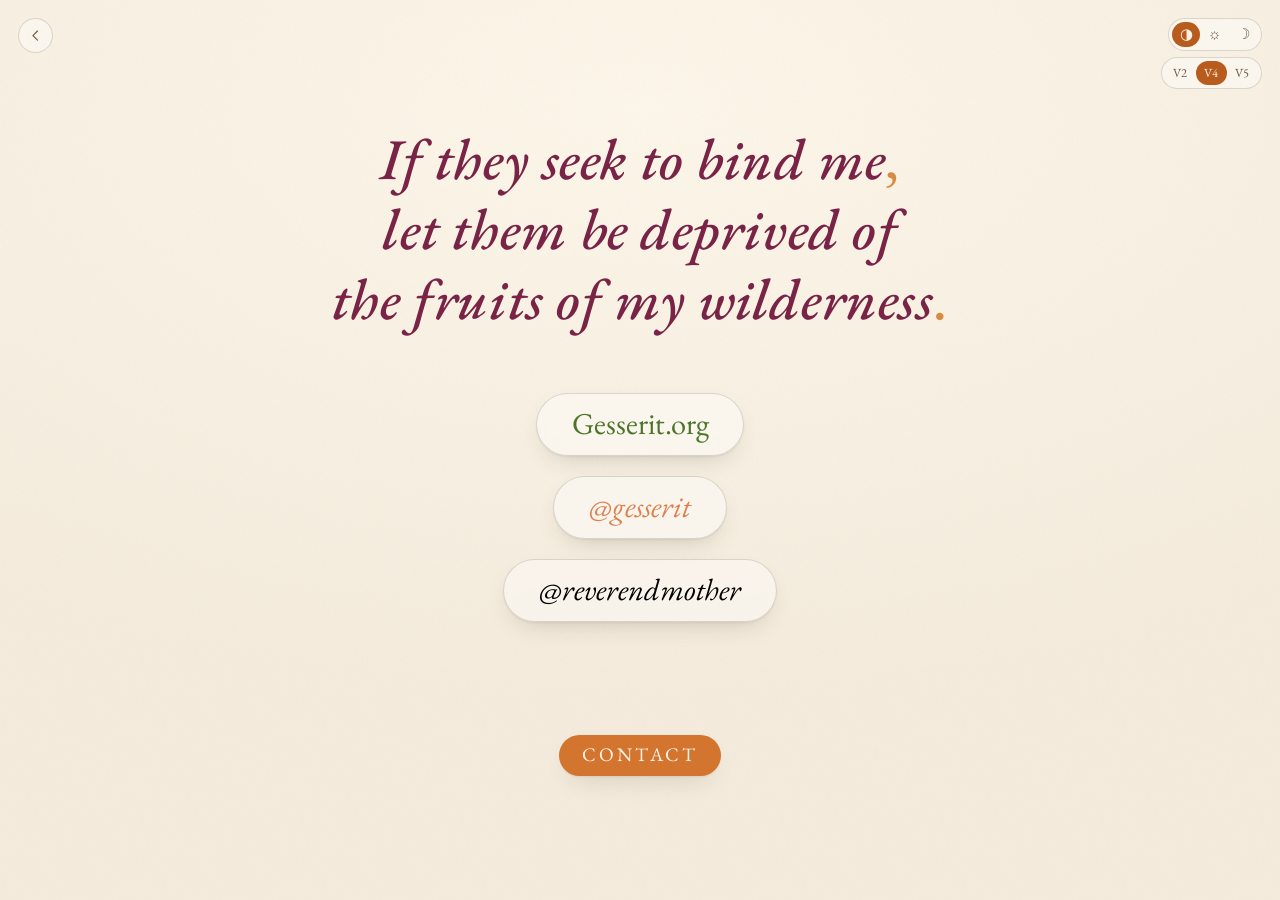
==== commit 5c78d3bd: "v5 improved dunes, slowed timing, more sparkles, legacy trees re-added, dead-leafed-trees added, tre" ====
--- a/buttons.html
+++ b/buttons.html
@@ -18,6 +18,23 @@
         <canvas id="spice-back" aria-hidden="true"></canvas>
         <canvas id="spice" aria-hidden="true"></canvas>
 
+        <a class="back" href="index.html" aria-label="Back to demos">
+            <svg viewBox="0 0 20 20" aria-hidden="true"><path d="M12.5 4 6.5 10l6 6"/></svg>
+        </a>
+
+        <div class="site-controls">
+            <div class="seg seg--mini" role="group" aria-label="Theme">
+                <button type="button" data-theme-set="auto" aria-pressed="true" title="Auto"><span class="glyph">◑</span><span class="sr-only">Auto</span></button>
+                <button type="button" data-theme-set="light" aria-pressed="false" title="Light"><span class="glyph">☼</span><span class="sr-only">Light</span></button>
+                <button type="button" data-theme-set="dark" aria-pressed="false" title="Dark"><span class="glyph">☽</span><span class="sr-only">Dark</span></button>
+            </div>
+            <div class="seg seg--mini" role="group" aria-label="Tree animation">
+                <button type="button" data-tree-set="legacy-v2" aria-pressed="false" title="Legacy (v2)">v2<span class="sr-only"> — Legacy</span></button>
+                <button type="button" data-tree-set="phylo-v4" aria-pressed="true" title="Phylo (v4)">v4<span class="sr-only"> — Phylo</span></button>
+                <button type="button" data-tree-set="lively-v5" aria-pressed="false" title="Lively (v5)">v5<span class="sr-only"> — Lively</span></button>
+            </div>
+        </div>
+
         <main>
             <h1 class="quote-title">If they seek to bind me<span class="period">,</span><br>let them be deprived of<br>the fruits of my wilderness<span class="period">.</span></h1>
 
@@ -37,5 +54,6 @@
         </main>
 
         <script src="js/spice.js?v=4" defer></script>
+        <script src="js/controls.js?v=4" defer></script>
     </body>
 </html>
--- a/css/default.css
+++ b/css/default.css
@@ -71,6 +71,19 @@
   background: color-mix(in srgb, var(--cinnamon) 30%, transparent);
 }
 
+/* visible to screen readers only — the mini theme buttons show a glyph */
+.sr-only {
+  position: absolute;
+  width: 1px;
+  height: 1px;
+  margin: -1px;
+  padding: 0;
+  overflow: hidden;
+  clip-path: inset(50%);
+  white-space: nowrap;
+  border: 0;
+}
+
 /* Three layers, back to front:
    #spice-back (dunes, scattered stars)  <  grain  <  #spice (trees, cursor
    dust)  <  main (text and buttons). Neither canvas ever blocks a click. */
@@ -308,6 +321,124 @@
   border-color: transparent;
 }
 
+/* ---------- segmented controls (theme + tree animation) ----------
+   One control style, two sizes: full-size on the demo page, mini in
+   the corner of every other page. */
+
+.seg {
+  display: inline-flex;
+  padding: 0.28rem;
+  border: 1px solid var(--line);
+  border-radius: 999px;
+  background: var(--btn-bg);
+  backdrop-filter: blur(4px);
+  -webkit-backdrop-filter: blur(4px);
+}
+
+.seg button {
+  /* fluid so the three-up animation switch cannot outgrow a phone screen —
+     both clamps sit at their maximum from ~430px up, so desktop is unchanged */
+  padding: 0.42em clamp(0.58em, 2.3vw, 1.15em);
+  border: 0;
+  border-radius: 999px;
+  background: none;
+  font: inherit;
+  font-size: clamp(0.72rem, 2.7vw, 0.95rem);
+  letter-spacing: clamp(0.04em, 0.5vw, 0.1em);
+  text-transform: uppercase;
+  white-space: nowrap;
+  color: var(--ink-soft);
+  cursor: pointer;
+  transition: background 0.3s ease, color 0.3s ease;
+}
+
+.seg button:hover { color: var(--ink); }
+
+.seg button[aria-pressed="true"] {
+  background: var(--cinnamon);
+  color: var(--contact-ink);
+}
+
+.seg button:focus-visible {
+  outline: 2px solid var(--cinnamon);
+  outline-offset: 3px;
+}
+
+/* ---------- corner furniture (every page but the demo index) ---------- */
+
+.back,
+.site-controls {
+  position: fixed;
+  top: clamp(0.7rem, 2.2vh, 1.15rem);
+  z-index: 4;
+}
+
+.back {
+  left: clamp(0.7rem, 2.2vw, 1.15rem);
+  display: grid;
+  place-items: center;
+  width: 2.15rem;
+  height: 2.15rem;
+  border: 1px solid var(--line);
+  border-radius: 999px;
+  background: var(--btn-bg);
+  backdrop-filter: blur(4px);
+  -webkit-backdrop-filter: blur(4px);
+  color: var(--ink-soft);
+  transition:
+    color 0.3s ease,
+    background 0.3s ease,
+    border-color 0.3s ease,
+    transform 0.35s cubic-bezier(0.2, 0.7, 0.3, 1);
+}
+
+.back svg {
+  width: 0.95rem;
+  height: 0.95rem;
+  fill: none;
+  stroke: currentColor;
+  stroke-width: 1.6;
+  stroke-linecap: round;
+  stroke-linejoin: round;
+}
+
+.back:hover {
+  color: var(--ink);
+  background: var(--btn-bg-hover);
+  border-color: color-mix(in srgb, var(--cinnamon) 45%, transparent);
+  transform: translateX(-3px);
+}
+
+.back:active { transform: translateX(-1px); }
+
+.site-controls {
+  right: clamp(0.7rem, 2.2vw, 1.15rem);
+  display: flex;
+  flex-direction: column;
+  align-items: flex-end;
+  gap: 0.38rem;
+}
+
+.seg--mini { padding: 0.18rem; }
+
+.seg--mini button {
+  padding: 0.3em 0.62em;
+  font-size: 0.78rem;
+  letter-spacing: 0.06em;
+}
+
+/* the theme glyphs are symbols, not words — keep them upright and even */
+.seg--mini .glyph {
+  font-size: 0.92rem;
+  letter-spacing: 0;
+  line-height: 1;
+}
+
+@media (max-width: 30rem) {
+  .seg--mini button { padding: 0.28em 0.5em; font-size: 0.72rem; }
+  .back { width: 1.95rem; height: 1.95rem; }
+}
+
 /* ---------- entrance ---------- */
 
 @keyframes rise {
@@ -321,6 +452,12 @@
 .links a,
 .contact {
   animation: rise 0.95s cubic-bezier(0.2, 0.7, 0.3, 1) both;
+}
+
+.back,
+.site-controls {
+  animation: rise 0.95s cubic-bezier(0.2, 0.7, 0.3, 1) both;
+  animation-delay: 0.85s;
 }
 
 h1 { animation-delay: 0.1s; }
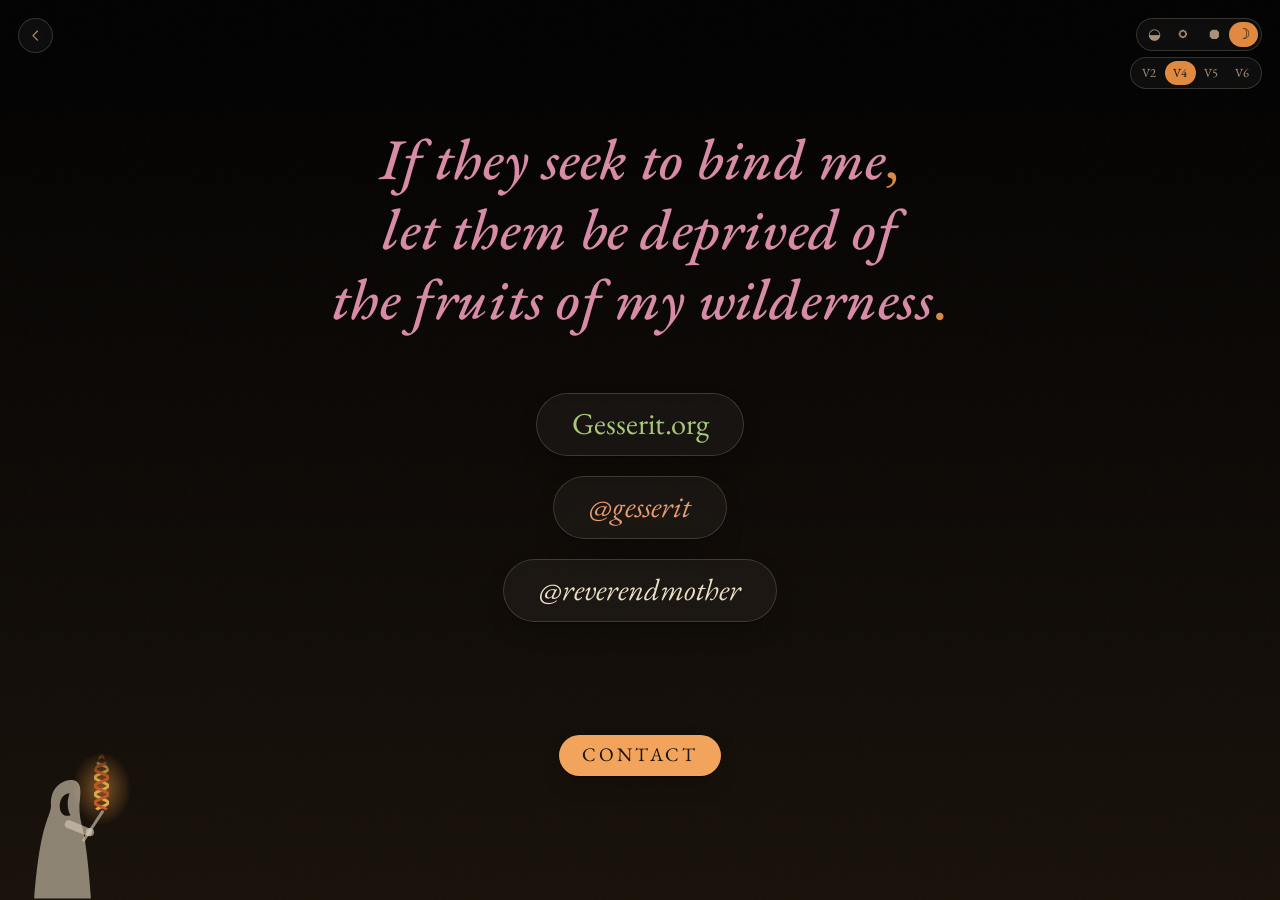
==== commit 118eefaf: "v6 ALPHA rounded dunes, dunes only spawn in bottom third, added torchbearer new tree type that mixes" ====
--- a/buttons.html
+++ b/buttons.html
@@ -7,7 +7,7 @@
         <meta name="description" content="Lillian Tara — If they seek to bind me, let them be deprived of the fruits of my wilderness.">
         <meta name="theme-color" media="(prefers-color-scheme: light)" content="#f5ecdd">
         <meta name="theme-color" media="(prefers-color-scheme: dark)" content="#171009">
-        <script>try{var t=localStorage.getItem("lt-theme");if(t)document.documentElement.dataset.theme=t}catch(e){}</script>
+        <script>try{var t=localStorage.getItem("lt-theme")||"night";if(t!=="auto")document.documentElement.dataset.theme=t}catch(e){document.documentElement.dataset.theme="night"}</script>
         <link rel="icon" href="data:image/svg+xml,%3Csvg xmlns='http://www.w3.org/2000/svg' viewBox='0 0 64 64'%3E%3Ccircle cx='30' cy='34' r='13' fill='%23c96b2a'/%3E%3Ccircle cx='47' cy='15' r='5' fill='%23d98e4a'/%3E%3Ccircle cx='13' cy='49' r='4' fill='%23a34d1e'/%3E%3C/svg%3E">
         <link rel="preconnect" href="https://fonts.googleapis.com">
         <link rel="preconnect" href="https://fonts.gstatic.com" crossorigin>
@@ -24,14 +24,16 @@
 
         <div class="site-controls">
             <div class="seg seg--mini" role="group" aria-label="Theme">
-                <button type="button" data-theme-set="auto" aria-pressed="true" title="Auto"><span class="glyph">◑</span><span class="sr-only">Auto</span></button>
-                <button type="button" data-theme-set="light" aria-pressed="false" title="Light"><span class="glyph">☼</span><span class="sr-only">Light</span></button>
-                <button type="button" data-theme-set="dark" aria-pressed="false" title="Dark"><span class="glyph">☽</span><span class="sr-only">Dark</span></button>
+                <button type="button" data-theme-set="auto" aria-pressed="false" title="Auto"><span class="glyph">◒</span><span class="sr-only">Auto</span></button>
+                <button type="button" data-theme-set="light" aria-pressed="false" title="Light"><span class="glyph">⭘</span><span class="sr-only">Light</span></button>
+                <button type="button" data-theme-set="dark" aria-pressed="false" title="Dark"><span class="glyph">⏺</span><span class="sr-only">Dark</span></button>
+                <button type="button" data-theme-set="night" aria-pressed="true" title="Night"><span class="glyph">☽</span><span class="sr-only">Night</span></button>
             </div>
             <div class="seg seg--mini" role="group" aria-label="Tree animation">
                 <button type="button" data-tree-set="legacy-v2" aria-pressed="false" title="Legacy (v2)">v2<span class="sr-only"> — Legacy</span></button>
                 <button type="button" data-tree-set="phylo-v4" aria-pressed="true" title="Phylo (v4)">v4<span class="sr-only"> — Phylo</span></button>
                 <button type="button" data-tree-set="lively-v5" aria-pressed="false" title="Lively (v5)">v5<span class="sr-only"> — Lively</span></button>
+                <button type="button" data-tree-set="hybrid-v6" aria-pressed="false" title="Hybrid (v6)">v6<span class="sr-only"> — Hybrid</span></button>
             </div>
         </div>
 
@@ -53,7 +55,8 @@
             <a class="btn btn--contact contact" href="mailto:lillian@gesserit.org">Contact</a>
         </main>
 
-        <script src="js/spice.js?v=4" defer></script>
-        <script src="js/controls.js?v=4" defer></script>
+        <script src="js/spice.js?v=6" defer></script>
+        <script src="js/controls.js?v=6" defer></script>
+        <script src="js/torch.js?v=6" defer></script>
     </body>
 </html>
--- a/css/default.css
+++ b/css/default.css
@@ -32,11 +32,25 @@
     0 10px 28px -14px light-dark(rgba(51, 38, 26, 0.30), rgba(0, 0, 0, 0.65));
   --contact-ink: light-dark(#fdf4e8, #1d1207);
   --grain-opacity: 0.055;
-}
-
-/* index.html writes these to override the OS preference */
+  --bg-image: radial-gradient(120% 90% at 50% 12%, var(--bg-glow), var(--bg) 72%);
+  --flame-a: #ffc65a;
+  --flame-b: #e2622c;
+  --flame-glow: #ff9d3d;
+}
+
+/* the controls write these to override the OS preference */
 :root[data-theme="light"] { color-scheme: only light; }
 :root[data-theme="dark"]  { color-scheme: only dark; }
+
+/* Night: the dark palette under a blacker sky. Everything resolves to its
+   dark value, and the ground fades from true black at the top down to the
+   familiar desert brown. */
+:root[data-theme="night"] {
+  color-scheme: only dark;
+  --bg-image: linear-gradient(180deg, #000000 0%, #0b0704 46%, #171009 100%);
+  --grain-opacity: 0.04;
+  --flame-glow: #ffab4d;
+}
 
 /* ---------- base ---------- */
 
@@ -48,7 +62,7 @@
   font-family: "EB Garamond", Garamond, Georgia, serif;
   color: var(--ink);
   background-color: var(--bg);
-  background-image: radial-gradient(120% 90% at 50% 12%, var(--bg-glow), var(--bg) 72%);
+  background-image: var(--bg-image);
   background-attachment: fixed;
   min-height: 100svh;
   text-align: center;
@@ -336,15 +350,15 @@
 }
 
 .seg button {
-  /* fluid so the three-up animation switch cannot outgrow a phone screen —
+  /* fluid so the four-up animation switch stays on one row down to 320px —
      both clamps sit at their maximum from ~430px up, so desktop is unchanged */
-  padding: 0.42em clamp(0.58em, 2.3vw, 1.15em);
+  padding: 0.42em clamp(0.34em, 2.3vw, 1.15em);
   border: 0;
   border-radius: 999px;
   background: none;
   font: inherit;
-  font-size: clamp(0.72rem, 2.7vw, 0.95rem);
-  letter-spacing: clamp(0.04em, 0.5vw, 0.1em);
+  font-size: clamp(0.55rem, 2.7vw, 0.95rem);
+  letter-spacing: clamp(0.02em, 0.5vw, 0.1em);
   text-transform: uppercase;
   white-space: nowrap;
   color: var(--ink-soft);
@@ -439,6 +453,80 @@
   .back { width: 1.95rem; height: 1.95rem; }
 }
 
+/* the very narrowest phones: hand the gutter back to the four-up control */
+@media (max-width: 22rem) {
+  main { padding-inline: 0.5rem; }
+}
+
+/* ---------- the torch-bearer ---------- */
+
+.torch {
+  position: fixed;
+  left: clamp(0.4rem, 1.6vw, 1.4rem);
+  bottom: 0;
+  z-index: 4;
+  width: clamp(74px, 9vw, 116px);
+  height: auto;
+  pointer-events: none;
+  opacity: 0.9;
+}
+
+.torch-body {
+  fill: var(--ink);
+  opacity: 0.62;
+}
+
+.torch-arm {
+  stroke: var(--ink);
+  stroke-width: 9;
+  stroke-linecap: round;
+  opacity: 0.62;
+  fill: none;
+}
+
+.torch-staff {
+  stroke: var(--ink);
+  stroke-width: 3.4;
+  stroke-linecap: round;
+  opacity: 0.62;
+  fill: none;
+}
+
+.torch-strand {
+  fill: none;
+  stroke-width: 3.2;
+  stroke-linecap: round;
+}
+
+.torch-strand--a { stroke: var(--flame-a); }
+.torch-strand--b { stroke: var(--flame-b); }
+
+/* the helix is drawn one wavelength longer than it shows, so sliding it
+   up by exactly one wavelength returns it to where it began */
+.torch-helix {
+  animation: helix 1.9s linear infinite;
+}
+
+@keyframes helix {
+  to { transform: translateY(-19px); }
+}
+
+.torch-glow { animation: emberglow 2.7s ease-in-out infinite; }
+
+@keyframes emberglow {
+  0%, 100% { opacity: 0.85; transform: scale(1); }
+  35%      { opacity: 1;    transform: scale(1.07); }
+  70%      { opacity: 0.7;  transform: scale(0.95); }
+}
+
+/* the flame breathes on its own clock, so it never looks metronomic */
+.torch-helix,
+.torch-glow { transform-box: fill-box; transform-origin: center; }
+
+@media (max-width: 30rem) {
+  .torch { width: 66px; opacity: 0.8; }
+}
+
 /* ---------- entrance ---------- */
 
 @keyframes rise {
